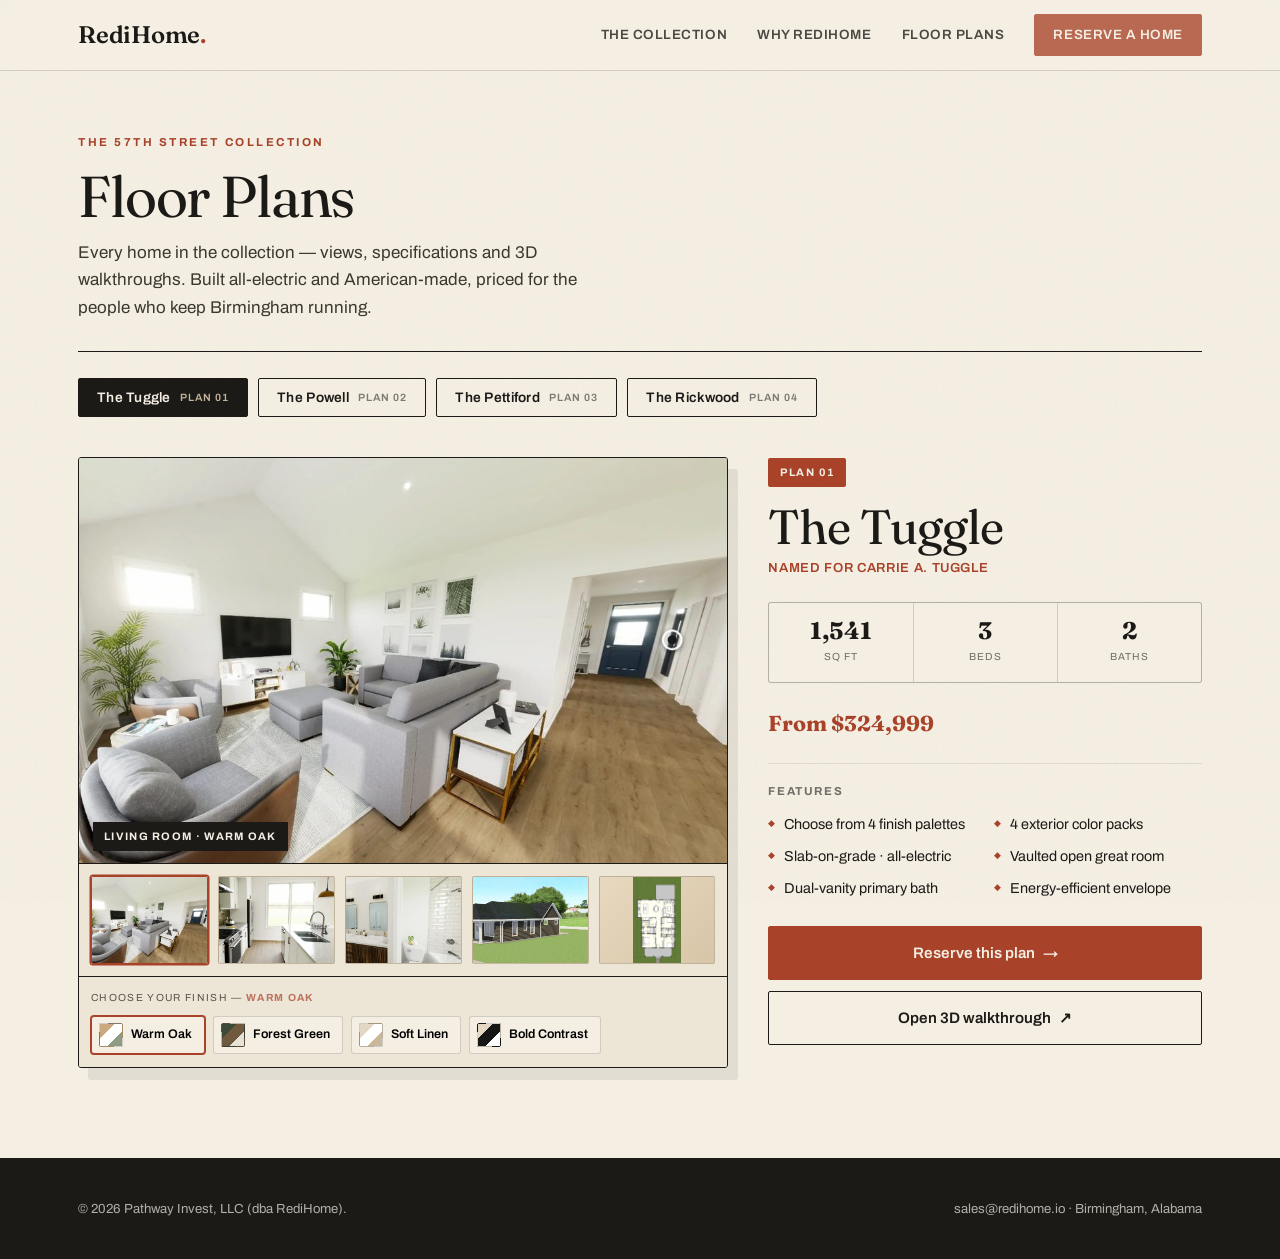
==== plans.html @ fa813f93 "Real Renderings + Finish Configurator + Pricing" ====
<!DOCTYPE html>
<html lang="en">
<head>
<meta charset="UTF-8" />
<meta name="viewport" content="width=device-width, initial-scale=1.0" />
<title>Floor Plans — The 57th Street Collection | RediHome</title>
<meta name="description" content="Explore every plan in The 57th Street Collection from RediHome — views, specifications, and 3D walkthroughs." />
<link rel="preconnect" href="https://fonts.googleapis.com">
<link rel="preconnect" href="https://fonts.gstatic.com" crossorigin>
<link href="https://fonts.googleapis.com/css2?family=Fraunces:ital,opsz,wght@0,9..144,300..900;1,9..144,300..700&family=Archivo:wght@400;500;600;700&display=swap" rel="stylesheet">
<style>
/* ============================================================================
   REDIHOME — FLOOR PLAN VIEWER  (self-hosted, scales with PLANS[] below)
   To add a plan or a view: edit the PLANS array near the bottom <script>.
   Drop real images via each view's `img` field; leave "" for placeholder.
   Set each plan's `walkthrough` to its LiveSite/Neezo 3D URL when available.
   ========================================================================== */
:root{
  --bone:#F4EEE3;--bone-2:#EDE5D6;--ink:#1B1A17;--ink-soft:#3a382f;
  --brick:#A8432A;--brick-deep:#7E2F1B;--iron:#23302A;--kraft:#D8C5A8;
  --line:rgba(27,26,23,.16);--maxw:1180px;
  --serif:"Fraunces",Georgia,serif;--sans:"Archivo",sans-serif;
}
*{box-sizing:border-box;margin:0;padding:0}
html{scroll-behavior:smooth}
body{background:var(--bone);color:var(--ink);font-family:var(--sans);font-size:17px;line-height:1.6;-webkit-font-smoothing:antialiased;overflow-x:hidden}
body::before{content:"";position:fixed;inset:0;pointer-events:none;z-index:1;opacity:.5;background-image:url("data:image/svg+xml,%3Csvg xmlns='http://www.w3.org/2000/svg' width='180' height='180'%3E%3Cfilter id='n'%3E%3CfeTurbulence type='fractalNoise' baseFrequency='0.9' numOctaves='2'/%3E%3C/filter%3E%3Crect width='100%25' height='100%25' filter='url(%23n)' opacity='0.04'/%3E%3C/svg%3E")}
.wrap{max-width:var(--maxw);margin:0 auto;padding:0 28px;position:relative;z-index:2}
a{color:inherit;text-decoration:none}
.eyebrow{font-weight:700;font-size:.72rem;letter-spacing:.22em;text-transform:uppercase}
.btn{display:inline-flex;align-items:center;gap:.55em;font-family:var(--sans);font-weight:600;font-size:.95rem;padding:14px 24px;border-radius:2px;cursor:pointer;border:1.5px solid var(--ink);background:var(--ink);color:var(--bone);transition:transform .18s,box-shadow .18s,background .18s}
.btn:hover{transform:translateY(-2px);box-shadow:5px 6px 0 var(--brick)}
.btn--brick{background:var(--brick);border-color:var(--brick)}
.btn--brick:hover{box-shadow:5px 6px 0 var(--ink)}
.btn--ghost{background:transparent;color:var(--ink)}
.btn--ghost:hover{background:var(--ink);color:var(--bone);box-shadow:5px 6px 0 var(--brick)}
.btn .arr{transition:transform .18s}.btn:hover .arr{transform:translateX(3px)}

/* nav */
header.nav{position:sticky;top:0;z-index:50;background:rgba(244,238,227,.86);backdrop-filter:blur(8px);border-bottom:1px solid var(--line)}
.nav-in{max-width:var(--maxw);margin:0 auto;padding:14px 28px;display:flex;align-items:center;justify-content:space-between}
.mark{font-family:var(--serif);font-weight:600;font-size:1.5rem;letter-spacing:-.01em}
.mark .dot{color:var(--brick)}
.nav-links{display:flex;align-items:center;gap:30px}
.nav-links a{font-size:.84rem;font-weight:600;letter-spacing:.04em;text-transform:uppercase;opacity:.78;transition:.15s}
.nav-links a:hover{opacity:1;color:var(--brick)}
.nav-cta{padding:9px 18px;font-size:.8rem}
@media(max-width:760px){.nav-links a:not(.nav-cta){display:none}}

/* page head */
.phead{padding:56px 0 30px;border-bottom:1.5px solid var(--ink)}
.phead .eyebrow{color:var(--brick)}
.phead h1{font-family:var(--serif);font-weight:400;font-size:clamp(2.3rem,5vw,3.6rem);line-height:1;letter-spacing:-.02em;margin-top:14px}
.phead p{margin-top:14px;max-width:54ch;color:var(--ink-soft)}

/* plan tabs */
.tabs{display:flex;gap:10px;flex-wrap:wrap;padding:26px 0 0}
.tab{font-family:var(--sans);font-weight:600;font-size:.86rem;letter-spacing:.02em;padding:11px 18px;border:1.5px solid var(--ink);border-radius:2px;background:transparent;color:var(--ink);cursor:pointer;transition:.15s;display:flex;align-items:center;gap:9px}
.tab small{font-size:.66rem;opacity:.55;letter-spacing:.1em;text-transform:uppercase}
.tab:hover{background:var(--bone-2)}
.tab.active{background:var(--ink);color:var(--bone)}
.tab.active small{color:var(--kraft);opacity:.9}

/* viewer */
.viewer{display:grid;grid-template-columns:1.35fr .9fr;gap:40px;padding:40px 0 90px;align-items:start}
@media(max-width:900px){.viewer{grid-template-columns:1fr;gap:30px}}
.stage{border:1.5px solid var(--ink);border-radius:3px;overflow:hidden;background:linear-gradient(135deg,var(--kraft),#e7d9bf);box-shadow:10px 12px 0 rgba(27,26,23,.08)}
.stage .frame{position:relative;aspect-ratio:16/10;display:flex;align-items:center;justify-content:center;overflow:hidden}
.stage .frame img{width:100%;height:100%;object-fit:cover;display:block}
.stage .frame .ph{width:55%;opacity:.5}
.stage .frame .vlabel{position:absolute;left:14px;bottom:12px;background:var(--ink);color:var(--bone);font-size:.68rem;font-weight:700;letter-spacing:.12em;text-transform:uppercase;padding:6px 11px}
.stage .frame .soon{position:absolute;right:14px;bottom:12px;background:rgba(244,238,227,.75);color:var(--ink-soft);font-size:.62rem;letter-spacing:.1em;text-transform:uppercase;padding:4px 9px;border-radius:2px}
.thumbs{display:flex;gap:10px;padding:12px;background:var(--bone-2);border-top:1.5px solid var(--ink)}
.thumb{flex:1;aspect-ratio:4/3;border:1.5px solid var(--line);border-radius:2px;background:linear-gradient(135deg,#e7d9bf,var(--kraft));cursor:pointer;overflow:hidden;display:flex;align-items:center;justify-content:center;transition:.15s;position:relative}
.thumb img{width:100%;height:100%;object-fit:cover}
.thumb .tlab{font-size:.6rem;letter-spacing:.08em;text-transform:uppercase;opacity:.7;text-align:center;padding:4px}
.thumb.active{border-color:var(--brick);box-shadow:0 0 0 1.5px var(--brick)}

/* finish palette bar (configurator) */
.palbar{padding:13px 12px;background:var(--bone-2);border-top:1.5px solid var(--ink);display:none}
.palbar.show{display:block}
.palbar .pl{font-size:.64rem;letter-spacing:.13em;text-transform:uppercase;opacity:.7;margin-bottom:10px}
.palbar .pl b{color:var(--brick);opacity:1}
.pals{display:flex;gap:8px;flex-wrap:wrap}
.pal{display:flex;align-items:center;gap:8px;background:var(--bone);border:1.5px solid var(--line);border-radius:3px;padding:6px 12px 6px 7px;cursor:pointer;font:inherit;transition:.15s}
.pal:hover{border-color:var(--ink);transform:translateY(-1px)}
.pal.active{border-color:var(--brick);box-shadow:0 0 0 1px var(--brick)}
.pal i{width:24px;height:24px;border-radius:2px;border:1px solid rgba(27,26,23,.22);background:linear-gradient(135deg,var(--a) 0 33%,var(--b) 33% 66%,var(--c) 66% 100%)}
.pal span{font-size:.78rem;font-weight:600}

/* info panel */
.panel .badge{display:inline-block;background:var(--brick);color:var(--bone);font-size:.68rem;font-weight:700;letter-spacing:.14em;text-transform:uppercase;padding:6px 12px;border-radius:2px}
.panel h2{font-family:var(--serif);font-weight:400;font-size:clamp(2rem,4.5vw,3rem);line-height:1;letter-spacing:-.02em;margin:16px 0 6px}
.panel .named{color:var(--brick);font-size:.82rem;font-weight:600;letter-spacing:.05em;text-transform:uppercase}
.panel .flag{display:none;margin-top:12px;font-size:.74rem;color:var(--brick-deep);background:#f3e0da;border:1px solid var(--brick);padding:7px 10px;border-radius:2px}
.panel .flag.show{display:block}
.specbar{display:grid;grid-template-columns:repeat(3,1fr);gap:1px;background:var(--line);border:1px solid var(--line);margin:24px 0;border-radius:3px;overflow:hidden}
.specbar div{background:var(--bone);padding:16px 14px;text-align:center}
.specbar b{font-family:var(--serif);font-size:1.5rem;line-height:1;display:block}
.specbar span{font-size:.64rem;letter-spacing:.1em;text-transform:uppercase;opacity:.6;margin-top:6px;display:block}
.price-line{font-size:1.05rem;margin-bottom:8px}
.price-line b{font-family:var(--serif);color:var(--brick);font-size:1.35rem}
.feat h4{font-size:.72rem;letter-spacing:.14em;text-transform:uppercase;opacity:.6;margin:22px 0 12px;border-top:1px solid var(--line);padding-top:18px}
.feat ul{list-style:none;display:grid;grid-template-columns:1fr 1fr;gap:9px 18px}
@media(max-width:520px){.feat ul{grid-template-columns:1fr}}
.feat li{font-size:.9rem;display:flex;gap:9px;align-items:flex-start}
.feat li::before{content:"◆";color:var(--brick);font-size:.6em;margin-top:.5em}
.panel .cta{display:flex;flex-direction:column;gap:11px;margin-top:26px}
.panel .cta .btn{width:100%;justify-content:center}

footer{background:var(--ink);color:var(--bone);padding:40px 0;font-size:.82rem}
.foot-in{max-width:var(--maxw);margin:0 auto;padding:0 28px;display:flex;justify-content:space-between;flex-wrap:wrap;gap:12px;opacity:.7}
</style>
</head>
<body>

<header class="nav">
  <div class="nav-in">
    <a href="index.html" class="mark">RediHome<span class="dot">.</span></a>
    <nav class="nav-links">
      <a href="index.html#collection">The Collection</a>
      <a href="index.html#why">Why RediHome</a>
      <a href="plans.html">Floor Plans</a>
      <a href="index.html#reserve" class="btn btn--brick nav-cta">Reserve a Home</a>
    </nav>
  </div>
</header>

<div class="wrap">
  <div class="phead">
    <span class="eyebrow">The 57th Street Collection</span>
    <h1>Floor Plans</h1>
    <p>Every home in the collection — views, specifications and 3D walkthroughs. Built all-electric and American-made, priced for the people who keep Birmingham running.</p>
  </div>

  <div class="tabs" id="tabs"></div>

  <div class="viewer">
    <!-- IMAGE STAGE -->
    <div>
      <div class="stage">
        <div class="frame" id="stageFrame"></div>
        <div class="thumbs" id="thumbs"></div>
        <div class="palbar" id="palbar"></div>
      </div>
    </div>

    <!-- INFO PANEL -->
    <div class="panel" id="panel"></div>
  </div>
</div>

<footer>
  <div class="foot-in">
    <span>© <span id="yr"></span> Pathway Invest, LLC (dba RediHome).</span>
    <span><a href="mailto:sales@redihome.io">sales@redihome.io</a> · Birmingham, Alabama</span>
  </div>
</footer>

<script>
/* ════════════════════════════════════════════════════════════════════════
   PLAN DATA — single source of truth for this viewer.
   • Add a view:  push {label:"...", img:"assets/...jpg"} into a plan's views[]
   • Add a plan:  copy a whole {…} block
   • 3D walkthrough: set `walkthrough` to the plan's LiveSite/Neezo URL
   ⚠ Specs / prices / feature lists for Plans 02–05 are ESTIMATES — confirm.
   ════════════════════════════════════════════════════════════════════════ */
const PLANS = [
  {
    id:"tuggle", badge:"Plan 01", name:"The Tuggle", named:"named for Carrie A. Tuggle",
    confirmed:true, sf:"1,541", br:"3", ba:"2", price:"From $324,999",
    walkthrough:"https://plans.livesiteapp.com/?planId=1a1d986a-36d1-4f9c-bf08-150b03cbdc45",
    config:{
      base:"assets/tuggle/",
      palettes:[
        {id:"oak",   name:"Warm Oak",      sw:["#caa97e","#ffffff","#8f9b82"]},
        {id:"green", name:"Forest Green",  sw:["#3d4a39","#6f5a3f","#e7e2d8"]},
        {id:"linen", name:"Soft Linen",    sw:["#e4d8c5","#ffffff","#cbb89a"]},
        {id:"bold",  name:"Bold Contrast", sw:["#e4d8c5","#161616","#ffffff"]}
      ],
      rooms:[
        {label:"Living Room", pal:true,  src:"living"},
        {label:"Kitchen",     pal:true,  src:"kitchen"},
        {label:"Bathroom",    pal:true,  src:"bath"},
        {label:"Exterior",    pal:false, src:"assets/tuggle/exterior.jpg"},
        {label:"Floor Plan",  pal:false, src:"assets/tuggle/floorplan.jpg", fit:"contain"}
      ]
    },
    features:["Choose from 4 finish palettes","4 exterior color packs","Slab-on-grade · all-electric","Vaulted open great room","Dual-vanity primary bath","Energy-efficient envelope"]
  },
  {
    id:"powell", badge:"Plan 02", name:"The Powell", named:"named for Col. James R. Powell",
    confirmed:false, sf:"~1,600", br:"3", ba:"2", price:"From $324,999",
    walkthrough:"", views:[ {label:"Front Elevation",img:""}, {label:"Rear",img:""}, {label:"Floor Plan",img:""} ],
    features:["Slab-on-grade foundation","100% all-electric","Open-concept main level","Flex / office nook","Covered porch","Efficient HVAC"]
  },
  {
    id:"pettiford", badge:"Plan 03", name:"The Pettiford", named:"named for Rev. W. R. Pettiford",
    confirmed:false, sf:"~1,450", br:"2", ba:"2", price:"From $299,999",
    walkthrough:"", views:[ {label:"Front Elevation",img:""}, {label:"Rear",img:""}, {label:"Floor Plan",img:""} ],
    features:["Slab-on-grade foundation","100% all-electric","Compact, efficient layout","Primary suite","Front porch","Low-maintenance exterior"]
  },
  {
    id:"rickwood", badge:"Plan 04", name:"The Rickwood", named:"named for Rickwood Field",
    confirmed:false, sf:"~1,750", br:"4", ba:"2.5", price:"From $349,999",
    walkthrough:"", views:[ {label:"Front Elevation",img:""}, {label:"Rear",img:""}, {label:"Floor Plan",img:""} ],
    features:["Two-story plan","100% all-electric","4 bedrooms","1.5–2.5 baths","Family + dining","Largest standard plan"]
  }
];

const HOUSE_PH = `<svg class="ph" viewBox="0 0 240 150" xmlns="http://www.w3.org/2000/svg"><g stroke="#1B1A17" stroke-width="2" stroke-linejoin="round" fill="none" opacity="0.5"><path d="M40 86 L120 36 L200 86" fill="#A8432A" fill-opacity="0.12"/><path d="M40 86 L120 36 L200 86"/><rect x="58" y="86" width="124" height="50"/><rect x="74" y="98" width="24" height="24"/><rect x="142" y="98" width="24" height="24"/><rect x="110" y="106" width="22" height="30" fill="#23302A" fill-opacity="0.6"/></g></svg>`;
const TH_PH = `<span class="tlab">view</span>`;

let current = 0, currentView = 0, currentPal = "oak";

function renderTabs(){
  document.getElementById("tabs").innerHTML = PLANS.map((p,i)=>
    `<button class="tab ${i===current?'active':''}" data-i="${i}">${p.name}<small>${p.badge}</small></button>`).join("");
  document.querySelectorAll(".tab").forEach(t=>t.addEventListener("click",()=>{ current=+t.dataset.i; currentView=0; renderAll(); history.replaceState(null,"","#"+PLANS[current].id); }));
}

function renderStage(){
  const p = PLANS[current];
  const frame = document.getElementById("stageFrame");
  const thumbs = document.getElementById("thumbs");
  const pb = document.getElementById("palbar");

  if(p.config){
    const cfg = p.config;
    if(currentView >= cfg.rooms.length) currentView = 0;
    const room = cfg.rooms[currentView];
    const imgSrc = room.pal ? `${cfg.base}${room.src}-${currentPal}.jpg` : room.src;
    const palName = (cfg.palettes.find(x=>x.id===currentPal)||{}).name || "";
    const fit = room.fit || "cover";
    frame.innerHTML =
      `<img src="${imgSrc}" alt="${p.name} — ${room.label}" style="object-fit:${fit}">`
      + `<span class="vlabel">${room.label}${room.pal?` · ${palName}`:""}</span>`;
    thumbs.innerHTML = cfg.rooms.map((rm,i)=>{
      const t = rm.pal ? `${cfg.base}${rm.src}-${currentPal}.jpg` : rm.src;
      return `<button class="thumb ${i===currentView?'active':''}" data-v="${i}"><img src="${t}" alt="${rm.label}" style="object-fit:${rm.fit||'cover'}"></button>`;
    }).join("");
    pb.className = "palbar show";
    pb.innerHTML = `<div class="pl">Choose your finish — <b>${palName}</b></div>
      <div class="pals">${cfg.palettes.map(pl=>
        `<button class="pal ${pl.id===currentPal?'active':''}" data-p="${pl.id}" style="--a:${pl.sw[0]};--b:${pl.sw[1]};--c:${pl.sw[2]}"><i></i><span>${pl.name}</span></button>`).join("")}</div>`;
    pb.querySelectorAll(".pal").forEach(b=>b.addEventListener("click",()=>{ currentPal=b.dataset.p; renderStage(); }));
  } else {
    const v = p.views[currentView];
    pb.className = "palbar";
    frame.innerHTML =
      (v.img ? `<img src="${v.img}" alt="${p.name} — ${v.label}">` : HOUSE_PH)
      + `<span class="vlabel">${v.label}</span>`
      + (v.img ? "" : `<span class="soon">Rendering soon</span>`);
    thumbs.innerHTML = p.views.map((vw,i)=>
      `<button class="thumb ${i===currentView?'active':''}" data-v="${i}">${vw.img?`<img src="${vw.img}" alt="">`:`<span class="tlab">${vw.label}</span>`}</button>`).join("");
  }
  thumbs.querySelectorAll(".thumb").forEach(t=>t.addEventListener("click",()=>{ currentView=+t.dataset.v; renderStage(); }));
}

function renderPanel(){
  const p = PLANS[current];
  const wt = p.walkthrough
    ? `<a class="btn btn--ghost" href="${p.walkthrough}" target="_blank" rel="noopener">Open 3D walkthrough <span class="arr">↗</span></a>`
    : `<a class="btn btn--ghost" href="mailto:sales@redihome.io?subject=3D walkthrough — ${encodeURIComponent(p.name)}" >Request 3D walkthrough <span class="arr">→</span></a>`;
  document.getElementById("panel").innerHTML = `
    <span class="badge">${p.badge}</span>
    <h2>${p.name}</h2>
    <div class="named">${p.named}</div>
    <div class="flag ${p.confirmed?'':'show'}">Estimated specs — confirm before publishing.</div>
    <div class="specbar">
      <div><b>${p.sf}</b><span>Sq Ft</span></div>
      <div><b>${p.br}</b><span>Beds</span></div>
      <div><b>${p.ba}</b><span>Baths</span></div>
    </div>
    <div class="price-line"><b>${p.price}</b></div>
    <div class="feat"><h4>Features</h4><ul>${p.features.map(f=>`<li>${f}</li>`).join("")}</ul></div>
    <div class="cta">
      <a class="btn btn--brick" href="index.html#reserve">Reserve this plan <span class="arr">→</span></a>
      ${wt}
    </div>`;
}

function renderAll(){ renderTabs(); renderStage(); renderPanel(); }

/* deep-link by hash (e.g. plans.html#rickwood) */
function applyHash(){
  const h = location.hash.replace("#","");
  const idx = PLANS.findIndex(p=>p.id===h);
  if(idx>=0){ current=idx; currentView=0; renderAll(); }
}
const h = location.hash.replace("#","");
const idx = PLANS.findIndex(p=>p.id===h);
if(idx>=0) current=idx;
window.addEventListener("hashchange", applyHash);

renderAll();
document.getElementById("yr").textContent = new Date().getFullYear();
</script>
</body>
</html>
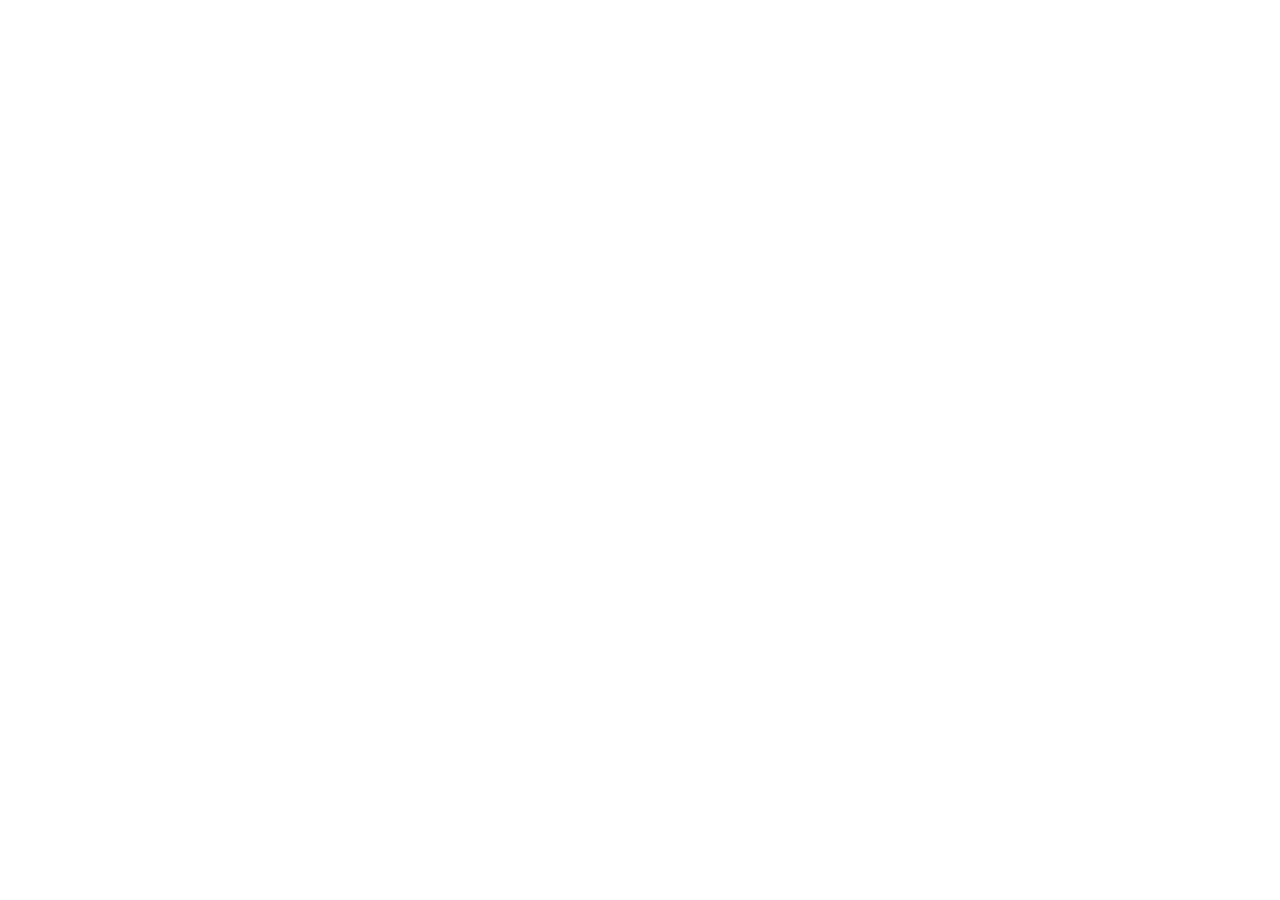
==== commit 7746df8c: "Launch Payment-led site + reserve flow + QR Redire" ====
--- a/plans.html
+++ b/plans.html
@@ -1,300 +1,33 @@
 <!DOCTYPE html>
 <html lang="en">
 <head>
-<meta charset="UTF-8" />
-<meta name="viewport" content="width=device-width, initial-scale=1.0" />
-<title>Floor Plans — The 57th Street Collection | RediHome</title>
-<meta name="description" content="Explore every plan in The 57th Street Collection from RediHome — views, specifications, and 3D walkthroughs." />
-<link rel="preconnect" href="https://fonts.googleapis.com">
-<link rel="preconnect" href="https://fonts.gstatic.com" crossorigin>
-<link href="https://fonts.googleapis.com/css2?family=Fraunces:ital,opsz,wght@0,9..144,300..900;1,9..144,300..700&family=Archivo:wght@400;500;600;700&display=swap" rel="stylesheet">
-<style>
-/* ============================================================================
-   REDIHOME — FLOOR PLAN VIEWER  (self-hosted, scales with PLANS[] below)
-   To add a plan or a view: edit the PLANS array near the bottom <script>.
-   Drop real images via each view's `img` field; leave "" for placeholder.
-   Set each plan's `walkthrough` to its LiveSite/Neezo 3D URL when available.
-   ========================================================================== */
-:root{
-  --bone:#F4EEE3;--bone-2:#EDE5D6;--ink:#1B1A17;--ink-soft:#3a382f;
-  --brick:#A8432A;--brick-deep:#7E2F1B;--iron:#23302A;--kraft:#D8C5A8;
-  --line:rgba(27,26,23,.16);--maxw:1180px;
-  --serif:"Fraunces",Georgia,serif;--sans:"Archivo",sans-serif;
-}
-*{box-sizing:border-box;margin:0;padding:0}
-html{scroll-behavior:smooth}
-body{background:var(--bone);color:var(--ink);font-family:var(--sans);font-size:17px;line-height:1.6;-webkit-font-smoothing:antialiased;overflow-x:hidden}
-body::before{content:"";position:fixed;inset:0;pointer-events:none;z-index:1;opacity:.5;background-image:url("data:image/svg+xml,%3Csvg xmlns='http://www.w3.org/2000/svg' width='180' height='180'%3E%3Cfilter id='n'%3E%3CfeTurbulence type='fractalNoise' baseFrequency='0.9' numOctaves='2'/%3E%3C/filter%3E%3Crect width='100%25' height='100%25' filter='url(%23n)' opacity='0.04'/%3E%3C/svg%3E")}
-.wrap{max-width:var(--maxw);margin:0 auto;padding:0 28px;position:relative;z-index:2}
-a{color:inherit;text-decoration:none}
-.eyebrow{font-weight:700;font-size:.72rem;letter-spacing:.22em;text-transform:uppercase}
-.btn{display:inline-flex;align-items:center;gap:.55em;font-family:var(--sans);font-weight:600;font-size:.95rem;padding:14px 24px;border-radius:2px;cursor:pointer;border:1.5px solid var(--ink);background:var(--ink);color:var(--bone);transition:transform .18s,box-shadow .18s,background .18s}
-.btn:hover{transform:translateY(-2px);box-shadow:5px 6px 0 var(--brick)}
-.btn--brick{background:var(--brick);border-color:var(--brick)}
-.btn--brick:hover{box-shadow:5px 6px 0 var(--ink)}
-.btn--ghost{background:transparent;color:var(--ink)}
-.btn--ghost:hover{background:var(--ink);color:var(--bone);box-shadow:5px 6px 0 var(--brick)}
-.btn .arr{transition:transform .18s}.btn:hover .arr{transform:translateX(3px)}
-
-/* nav */
-header.nav{position:sticky;top:0;z-index:50;background:rgba(244,238,227,.86);backdrop-filter:blur(8px);border-bottom:1px solid var(--line)}
-.nav-in{max-width:var(--maxw);margin:0 auto;padding:14px 28px;display:flex;align-items:center;justify-content:space-between}
-.mark{font-family:var(--serif);font-weight:600;font-size:1.5rem;letter-spacing:-.01em}
-.mark .dot{color:var(--brick)}
-.nav-links{display:flex;align-items:center;gap:30px}
-.nav-links a{font-size:.84rem;font-weight:600;letter-spacing:.04em;text-transform:uppercase;opacity:.78;transition:.15s}
-.nav-links a:hover{opacity:1;color:var(--brick)}
-.nav-cta{padding:9px 18px;font-size:.8rem}
-@media(max-width:760px){.nav-links a:not(.nav-cta){display:none}}
-
-/* page head */
-.phead{padding:56px 0 30px;border-bottom:1.5px solid var(--ink)}
-.phead .eyebrow{color:var(--brick)}
-.phead h1{font-family:var(--serif);font-weight:400;font-size:clamp(2.3rem,5vw,3.6rem);line-height:1;letter-spacing:-.02em;margin-top:14px}
-.phead p{margin-top:14px;max-width:54ch;color:var(--ink-soft)}
-
-/* plan tabs */
-.tabs{display:flex;gap:10px;flex-wrap:wrap;padding:26px 0 0}
-.tab{font-family:var(--sans);font-weight:600;font-size:.86rem;letter-spacing:.02em;padding:11px 18px;border:1.5px solid var(--ink);border-radius:2px;background:transparent;color:var(--ink);cursor:pointer;transition:.15s;display:flex;align-items:center;gap:9px}
-.tab small{font-size:.66rem;opacity:.55;letter-spacing:.1em;text-transform:uppercase}
-.tab:hover{background:var(--bone-2)}
-.tab.active{background:var(--ink);color:var(--bone)}
-.tab.active small{color:var(--kraft);opacity:.9}
-
-/* viewer */
-.viewer{display:grid;grid-template-columns:1.35fr .9fr;gap:40px;padding:40px 0 90px;align-items:start}
-@media(max-width:900px){.viewer{grid-template-columns:1fr;gap:30px}}
-.stage{border:1.5px solid var(--ink);border-radius:3px;overflow:hidden;background:linear-gradient(135deg,var(--kraft),#e7d9bf);box-shadow:10px 12px 0 rgba(27,26,23,.08)}
-.stage .frame{position:relative;aspect-ratio:16/10;display:flex;align-items:center;justify-content:center;overflow:hidden}
-.stage .frame img{width:100%;height:100%;object-fit:cover;display:block}
-.stage .frame .ph{width:55%;opacity:.5}
-.stage .frame .vlabel{position:absolute;left:14px;bottom:12px;background:var(--ink);color:var(--bone);font-size:.68rem;font-weight:700;letter-spacing:.12em;text-transform:uppercase;padding:6px 11px}
-.stage .frame .soon{position:absolute;right:14px;bottom:12px;background:rgba(244,238,227,.75);color:var(--ink-soft);font-size:.62rem;letter-spacing:.1em;text-transform:uppercase;padding:4px 9px;border-radius:2px}
-.thumbs{display:flex;gap:10px;padding:12px;background:var(--bone-2);border-top:1.5px solid var(--ink)}
-.thumb{flex:1;aspect-ratio:4/3;border:1.5px solid var(--line);border-radius:2px;background:linear-gradient(135deg,#e7d9bf,var(--kraft));cursor:pointer;overflow:hidden;display:flex;align-items:center;justify-content:center;transition:.15s;position:relative}
-.thumb img{width:100%;height:100%;object-fit:cover}
-.thumb .tlab{font-size:.6rem;letter-spacing:.08em;text-transform:uppercase;opacity:.7;text-align:center;padding:4px}
-.thumb.active{border-color:var(--brick);box-shadow:0 0 0 1.5px var(--brick)}
-
-/* finish palette bar (configurator) */
-.palbar{padding:13px 12px;background:var(--bone-2);border-top:1.5px solid var(--ink);display:none}
-.palbar.show{display:block}
-.palbar .pl{font-size:.64rem;letter-spacing:.13em;text-transform:uppercase;opacity:.7;margin-bottom:10px}
-.palbar .pl b{color:var(--brick);opacity:1}
-.pals{display:flex;gap:8px;flex-wrap:wrap}
-.pal{display:flex;align-items:center;gap:8px;background:var(--bone);border:1.5px solid var(--line);border-radius:3px;padding:6px 12px 6px 7px;cursor:pointer;font:inherit;transition:.15s}
-.pal:hover{border-color:var(--ink);transform:translateY(-1px)}
-.pal.active{border-color:var(--brick);box-shadow:0 0 0 1px var(--brick)}
-.pal i{width:24px;height:24px;border-radius:2px;border:1px solid rgba(27,26,23,.22);background:linear-gradient(135deg,var(--a) 0 33%,var(--b) 33% 66%,var(--c) 66% 100%)}
-.pal span{font-size:.78rem;font-weight:600}
-
-/* info panel */
-.panel .badge{display:inline-block;background:var(--brick);color:var(--bone);font-size:.68rem;font-weight:700;letter-spacing:.14em;text-transform:uppercase;padding:6px 12px;border-radius:2px}
-.panel h2{font-family:var(--serif);font-weight:400;font-size:clamp(2rem,4.5vw,3rem);line-height:1;letter-spacing:-.02em;margin:16px 0 6px}
-.panel .named{color:var(--brick);font-size:.82rem;font-weight:600;letter-spacing:.05em;text-transform:uppercase}
-.panel .flag{display:none;margin-top:12px;font-size:.74rem;color:var(--brick-deep);background:#f3e0da;border:1px solid var(--brick);padding:7px 10px;border-radius:2px}
-.panel .flag.show{display:block}
-.specbar{display:grid;grid-template-columns:repeat(3,1fr);gap:1px;background:var(--line);border:1px solid var(--line);margin:24px 0;border-radius:3px;overflow:hidden}
-.specbar div{background:var(--bone);padding:16px 14px;text-align:center}
-.specbar b{font-family:var(--serif);font-size:1.5rem;line-height:1;display:block}
-.specbar span{font-size:.64rem;letter-spacing:.1em;text-transform:uppercase;opacity:.6;margin-top:6px;display:block}
-.price-line{font-size:1.05rem;margin-bottom:8px}
-.price-line b{font-family:var(--serif);color:var(--brick);font-size:1.35rem}
-.feat h4{font-size:.72rem;letter-spacing:.14em;text-transform:uppercase;opacity:.6;margin:22px 0 12px;border-top:1px solid var(--line);padding-top:18px}
-.feat ul{list-style:none;display:grid;grid-template-columns:1fr 1fr;gap:9px 18px}
-@media(max-width:520px){.feat ul{grid-template-columns:1fr}}
-.feat li{font-size:.9rem;display:flex;gap:9px;align-items:flex-start}
-.feat li::before{content:"◆";color:var(--brick);font-size:.6em;margin-top:.5em}
-.panel .cta{display:flex;flex-direction:column;gap:11px;margin-top:26px}
-.panel .cta .btn{width:100%;justify-content:center}
-
-footer{background:var(--ink);color:var(--bone);padding:40px 0;font-size:.82rem}
-.foot-in{max-width:var(--maxw);margin:0 auto;padding:0 28px;display:flex;justify-content:space-between;flex-wrap:wrap;gap:12px;opacity:.7}
-</style>
+  <meta charset="UTF-8">
+  <meta name="viewport" content="width=device-width, initial-scale=1.0">
+  <meta http-equiv="refresh" content="0; url=https://plans.livesiteapp.com/?planId=1a1d986a-36d1-4f9c-bf08-150b03cbdc45">
+  <title>Design your Tuggle · RediHome</title>
+  <link rel="preconnect" href="https://fonts.googleapis.com">
+  <link href="https://fonts.googleapis.com/css2?family=Fraunces:wght@600&family=Archivo:wght@500&display=swap" rel="stylesheet">
+  <style>
+    html,body{height:100%;margin:0}
+    body{background:#F1ECE0;color:#211D18;font-family:'Archivo',sans-serif;
+      display:flex;align-items:center;justify-content:center;text-align:center}
+    .brand{font-family:'Fraunces',serif;font-weight:600;font-size:1.8rem;letter-spacing:-.02em}
+    .brand b{color:#AF4329}
+    p{color:#4A443B;margin:14px 0 18px}
+    a{color:#AF4329;font-weight:500;text-decoration:none}
+    .dot{width:10px;height:10px;border-radius:50%;background:#AF4329;display:inline-block;
+      margin:0 3px;animation:pulse 1s infinite alternate}
+    .dot:nth-child(2){animation-delay:.2s} .dot:nth-child(3){animation-delay:.4s}
+    @keyframes pulse{from{opacity:.25}to{opacity:1}}
+    @media(prefers-reduced-motion:reduce){.dot{animation:none}}
+  </style>
+  <script>window.location.replace("https://plans.livesiteapp.com/?planId=1a1d986a-36d1-4f9c-bf08-150b03cbdc45");</script>
 </head>
 <body>
-
-<header class="nav">
-  <div class="nav-in">
-    <a href="index.html" class="mark">RediHome<span class="dot">.</span></a>
-    <nav class="nav-links">
-      <a href="index.html#collection">The Collection</a>
-      <a href="index.html#why">Why RediHome</a>
-      <a href="plans.html">Floor Plans</a>
-      <a href="index.html#reserve" class="btn btn--brick nav-cta">Reserve a Home</a>
-    </nav>
+  <div>
+    <div class="brand">RediHome<b>.</b></div>
+    <p>Opening the Tuggle designer <span class="dot"></span><span class="dot"></span><span class="dot"></span></p>
+    <a href="https://plans.livesiteapp.com/?planId=1a1d986a-36d1-4f9c-bf08-150b03cbdc45">Tap here if you're not redirected &rarr;</a>
   </div>
-</header>
-
-<div class="wrap">
-  <div class="phead">
-    <span class="eyebrow">The 57th Street Collection</span>
-    <h1>Floor Plans</h1>
-    <p>Every home in the collection — views, specifications and 3D walkthroughs. Built all-electric and American-made, priced for the people who keep Birmingham running.</p>
-  </div>
-
-  <div class="tabs" id="tabs"></div>
-
-  <div class="viewer">
-    <!-- IMAGE STAGE -->
-    <div>
-      <div class="stage">
-        <div class="frame" id="stageFrame"></div>
-        <div class="thumbs" id="thumbs"></div>
-        <div class="palbar" id="palbar"></div>
-      </div>
-    </div>
-
-    <!-- INFO PANEL -->
-    <div class="panel" id="panel"></div>
-  </div>
-</div>
-
-<footer>
-  <div class="foot-in">
-    <span>© <span id="yr"></span> Pathway Invest, LLC (dba RediHome).</span>
-    <span><a href="mailto:sales@redihome.io">sales@redihome.io</a> · Birmingham, Alabama</span>
-  </div>
-</footer>
-
-<script>
-/* ════════════════════════════════════════════════════════════════════════
-   PLAN DATA — single source of truth for this viewer.
-   • Add a view:  push {label:"...", img:"assets/...jpg"} into a plan's views[]
-   • Add a plan:  copy a whole {…} block
-   • 3D walkthrough: set `walkthrough` to the plan's LiveSite/Neezo URL
-   ⚠ Specs / prices / feature lists for Plans 02–05 are ESTIMATES — confirm.
-   ════════════════════════════════════════════════════════════════════════ */
-const PLANS = [
-  {
-    id:"tuggle", badge:"Plan 01", name:"The Tuggle", named:"named for Carrie A. Tuggle",
-    confirmed:true, sf:"1,541", br:"3", ba:"2", price:"From $324,999",
-    walkthrough:"https://plans.livesiteapp.com/?planId=1a1d986a-36d1-4f9c-bf08-150b03cbdc45",
-    config:{
-      base:"assets/tuggle/",
-      palettes:[
-        {id:"oak",   name:"Warm Oak",      sw:["#caa97e","#ffffff","#8f9b82"]},
-        {id:"green", name:"Forest Green",  sw:["#3d4a39","#6f5a3f","#e7e2d8"]},
-        {id:"linen", name:"Soft Linen",    sw:["#e4d8c5","#ffffff","#cbb89a"]},
-        {id:"bold",  name:"Bold Contrast", sw:["#e4d8c5","#161616","#ffffff"]}
-      ],
-      rooms:[
-        {label:"Living Room", pal:true,  src:"living"},
-        {label:"Kitchen",     pal:true,  src:"kitchen"},
-        {label:"Bathroom",    pal:true,  src:"bath"},
-        {label:"Exterior",    pal:false, src:"assets/tuggle/exterior.jpg"},
-        {label:"Floor Plan",  pal:false, src:"assets/tuggle/floorplan.jpg", fit:"contain"}
-      ]
-    },
-    features:["Choose from 4 finish palettes","4 exterior color packs","Slab-on-grade · all-electric","Vaulted open great room","Dual-vanity primary bath","Energy-efficient envelope"]
-  },
-  {
-    id:"powell", badge:"Plan 02", name:"The Powell", named:"named for Col. James R. Powell",
-    confirmed:false, sf:"~1,600", br:"3", ba:"2", price:"From $324,999",
-    walkthrough:"", views:[ {label:"Front Elevation",img:""}, {label:"Rear",img:""}, {label:"Floor Plan",img:""} ],
-    features:["Slab-on-grade foundation","100% all-electric","Open-concept main level","Flex / office nook","Covered porch","Efficient HVAC"]
-  },
-  {
-    id:"pettiford", badge:"Plan 03", name:"The Pettiford", named:"named for Rev. W. R. Pettiford",
-    confirmed:false, sf:"~1,450", br:"2", ba:"2", price:"From $299,999",
-    walkthrough:"", views:[ {label:"Front Elevation",img:""}, {label:"Rear",img:""}, {label:"Floor Plan",img:""} ],
-    features:["Slab-on-grade foundation","100% all-electric","Compact, efficient layout","Primary suite","Front porch","Low-maintenance exterior"]
-  },
-  {
-    id:"rickwood", badge:"Plan 04", name:"The Rickwood", named:"named for Rickwood Field",
-    confirmed:false, sf:"~1,750", br:"4", ba:"2.5", price:"From $349,999",
-    walkthrough:"", views:[ {label:"Front Elevation",img:""}, {label:"Rear",img:""}, {label:"Floor Plan",img:""} ],
-    features:["Two-story plan","100% all-electric","4 bedrooms","1.5–2.5 baths","Family + dining","Largest standard plan"]
-  }
-];
-
-const HOUSE_PH = `<svg class="ph" viewBox="0 0 240 150" xmlns="http://www.w3.org/2000/svg"><g stroke="#1B1A17" stroke-width="2" stroke-linejoin="round" fill="none" opacity="0.5"><path d="M40 86 L120 36 L200 86" fill="#A8432A" fill-opacity="0.12"/><path d="M40 86 L120 36 L200 86"/><rect x="58" y="86" width="124" height="50"/><rect x="74" y="98" width="24" height="24"/><rect x="142" y="98" width="24" height="24"/><rect x="110" y="106" width="22" height="30" fill="#23302A" fill-opacity="0.6"/></g></svg>`;
-const TH_PH = `<span class="tlab">view</span>`;
-
-let current = 0, currentView = 0, currentPal = "oak";
-
-function renderTabs(){
-  document.getElementById("tabs").innerHTML = PLANS.map((p,i)=>
-    `<button class="tab ${i===current?'active':''}" data-i="${i}">${p.name}<small>${p.badge}</small></button>`).join("");
-  document.querySelectorAll(".tab").forEach(t=>t.addEventListener("click",()=>{ current=+t.dataset.i; currentView=0; renderAll(); history.replaceState(null,"","#"+PLANS[current].id); }));
-}
-
-function renderStage(){
-  const p = PLANS[current];
-  const frame = document.getElementById("stageFrame");
-  const thumbs = document.getElementById("thumbs");
-  const pb = document.getElementById("palbar");
-
-  if(p.config){
-    const cfg = p.config;
-    if(currentView >= cfg.rooms.length) currentView = 0;
-    const room = cfg.rooms[currentView];
-    const imgSrc = room.pal ? `${cfg.base}${room.src}-${currentPal}.jpg` : room.src;
-    const palName = (cfg.palettes.find(x=>x.id===currentPal)||{}).name || "";
-    const fit = room.fit || "cover";
-    frame.innerHTML =
-      `<img src="${imgSrc}" alt="${p.name} — ${room.label}" style="object-fit:${fit}">`
-      + `<span class="vlabel">${room.label}${room.pal?` · ${palName}`:""}</span>`;
-    thumbs.innerHTML = cfg.rooms.map((rm,i)=>{
-      const t = rm.pal ? `${cfg.base}${rm.src}-${currentPal}.jpg` : rm.src;
-      return `<button class="thumb ${i===currentView?'active':''}" data-v="${i}"><img src="${t}" alt="${rm.label}" style="object-fit:${rm.fit||'cover'}"></button>`;
-    }).join("");
-    pb.className = "palbar show";
-    pb.innerHTML = `<div class="pl">Choose your finish — <b>${palName}</b></div>
-      <div class="pals">${cfg.palettes.map(pl=>
-        `<button class="pal ${pl.id===currentPal?'active':''}" data-p="${pl.id}" style="--a:${pl.sw[0]};--b:${pl.sw[1]};--c:${pl.sw[2]}"><i></i><span>${pl.name}</span></button>`).join("")}</div>`;
-    pb.querySelectorAll(".pal").forEach(b=>b.addEventListener("click",()=>{ currentPal=b.dataset.p; renderStage(); }));
-  } else {
-    const v = p.views[currentView];
-    pb.className = "palbar";
-    frame.innerHTML =
-      (v.img ? `<img src="${v.img}" alt="${p.name} — ${v.label}">` : HOUSE_PH)
-      + `<span class="vlabel">${v.label}</span>`
-      + (v.img ? "" : `<span class="soon">Rendering soon</span>`);
-    thumbs.innerHTML = p.views.map((vw,i)=>
-      `<button class="thumb ${i===currentView?'active':''}" data-v="${i}">${vw.img?`<img src="${vw.img}" alt="">`:`<span class="tlab">${vw.label}</span>`}</button>`).join("");
-  }
-  thumbs.querySelectorAll(".thumb").forEach(t=>t.addEventListener("click",()=>{ currentView=+t.dataset.v; renderStage(); }));
-}
-
-function renderPanel(){
-  const p = PLANS[current];
-  const wt = p.walkthrough
-    ? `<a class="btn btn--ghost" href="${p.walkthrough}" target="_blank" rel="noopener">Open 3D walkthrough <span class="arr">↗</span></a>`
-    : `<a class="btn btn--ghost" href="mailto:sales@redihome.io?subject=3D walkthrough — ${encodeURIComponent(p.name)}" >Request 3D walkthrough <span class="arr">→</span></a>`;
-  document.getElementById("panel").innerHTML = `
-    <span class="badge">${p.badge}</span>
-    <h2>${p.name}</h2>
-    <div class="named">${p.named}</div>
-    <div class="flag ${p.confirmed?'':'show'}">Estimated specs — confirm before publishing.</div>
-    <div class="specbar">
-      <div><b>${p.sf}</b><span>Sq Ft</span></div>
-      <div><b>${p.br}</b><span>Beds</span></div>
-      <div><b>${p.ba}</b><span>Baths</span></div>
-    </div>
-    <div class="price-line"><b>${p.price}</b></div>
-    <div class="feat"><h4>Features</h4><ul>${p.features.map(f=>`<li>${f}</li>`).join("")}</ul></div>
-    <div class="cta">
-      <a class="btn btn--brick" href="index.html#reserve">Reserve this plan <span class="arr">→</span></a>
-      ${wt}
-    </div>`;
-}
-
-function renderAll(){ renderTabs(); renderStage(); renderPanel(); }
-
-/* deep-link by hash (e.g. plans.html#rickwood) */
-function applyHash(){
-  const h = location.hash.replace("#","");
-  const idx = PLANS.findIndex(p=>p.id===h);
-  if(idx>=0){ current=idx; currentView=0; renderAll(); }
-}
-const h = location.hash.replace("#","");
-const idx = PLANS.findIndex(p=>p.id===h);
-if(idx>=0) current=idx;
-window.addEventListener("hashchange", applyHash);
-
-renderAll();
-document.getElementById("yr").textContent = new Date().getFullYear();
-</script>
 </body>
-</html>
+</html>
